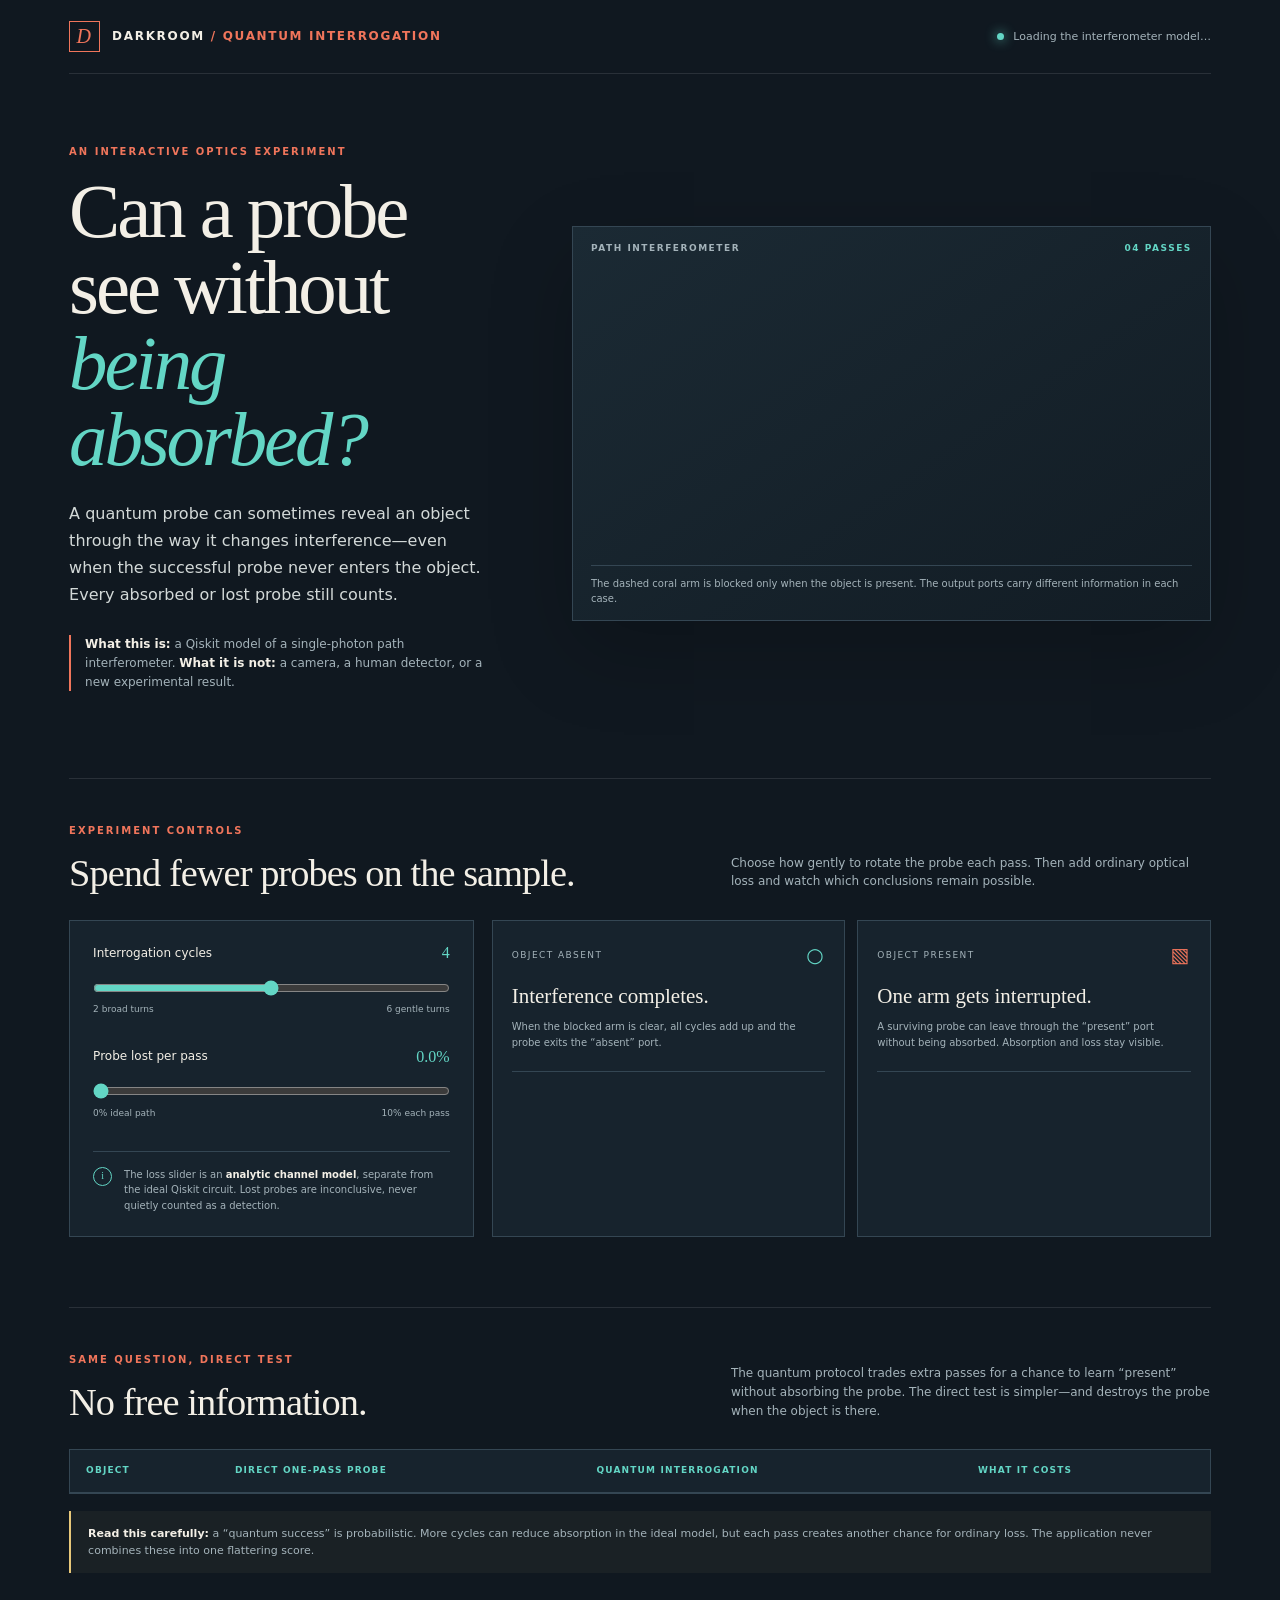
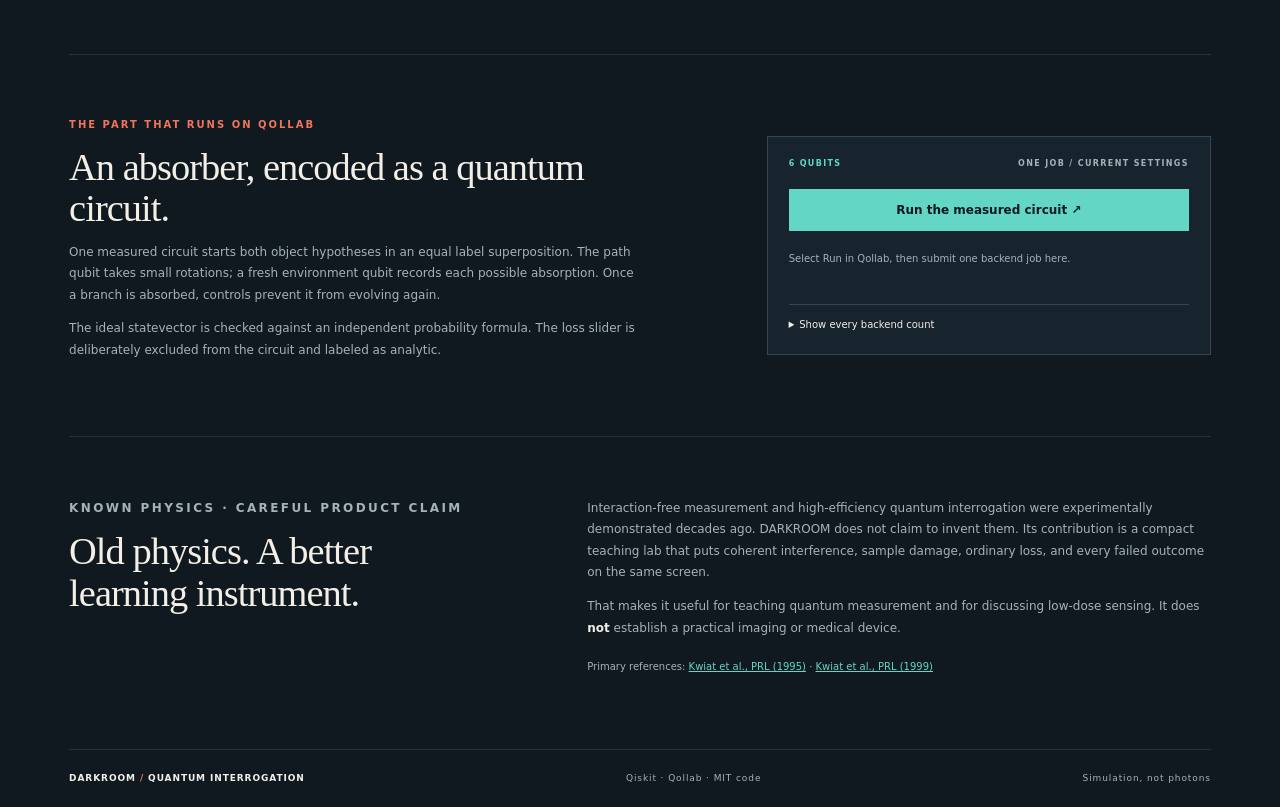
==== darkroom-qollab/index.html @ 96b65d9d "feat(darkroom): add quantum interrogation lab" ====
<!doctype html>
<html lang="en">
<head>
  <meta charset="utf-8" />
  <meta name="viewport" content="width=device-width, initial-scale=1" />
  <meta name="theme-color" content="#101820" />
  <meta name="description" content="Explore interaction-free measurement with an auditable Qiskit interferometer model." />
  <title>DARKROOM — Quantum Interrogation Lab</title>
  <link rel="stylesheet" href="./main.css" />
  <script type="module" src="./main.js"></script>
</head>
<body>
<div id="app">
  <header class="topbar">
    <a class="brand" href="#top"><span class="brand-mark">D</span><span>DARKROOM <i>/ QUANTUM INTERROGATION</i></span></a>
    <span class="top-status"><b id="liveDot"></b><span id="status" role="status" aria-live="polite">Loading the interferometer model…</span></span>
  </header>
  <main id="top">
    <section class="hero">
      <div class="hero-copy">
        <p class="eyebrow">An interactive optics experiment</p>
        <h1>Can a probe<br />see without<br /><em>being absorbed?</em></h1>
        <p class="lede">A quantum probe can sometimes reveal an object through the way it changes interference—even when the successful probe never enters the object. Every absorbed or lost probe still counts.</p>
        <p class="scope-note"><strong>What this is:</strong> a Qiskit model of a single-photon path interferometer. <strong>What it is not:</strong> a camera, a human detector, or a new experimental result.</p>
      </div>
      <figure class="optics-card" aria-labelledby="opticCaption">
        <div class="figure-head"><span>PATH INTERFEROMETER</span><span id="cycleStamp">04 PASSES</span></div>
        <svg id="interferometer" viewBox="0 0 760 390" role="img" aria-labelledby="opticTitle opticDesc">
          <title id="opticTitle">Quantum interrogation path interferometer</title>
          <desc id="opticDesc">A probe follows two paths. An object blocks one arm. Detectors distinguish an absent object from a present object when the surviving probe exits without absorption.</desc>
        </svg>
        <figcaption id="opticCaption">The dashed coral arm is blocked only when the object is present. The output ports carry different information in each case.</figcaption>
      </figure>
    </section>

    <section class="bench" aria-labelledby="benchTitle">
      <div class="section-title"><div><p class="eyebrow">Experiment controls</p><h2 id="benchTitle">Spend fewer probes on the sample.</h2></div><p>Choose how gently to rotate the probe each pass. Then add ordinary optical loss and watch which conclusions remain possible.</p></div>
      <div class="bench-grid">
        <aside class="controls">
          <div class="control-row"><div class="label-line"><label for="cycles">Interrogation cycles</label><output id="cyclesValue" for="cycles">4</output></div><input id="cycles" type="range" min="2" max="6" step="1" value="4"/><div class="range-hints"><span>2 broad turns</span><span>6 gentle turns</span></div></div>
          <div class="control-row"><div class="label-line"><label for="loss">Probe lost per pass</label><output id="lossValue" for="loss">0.0%</output></div><input id="loss" type="range" min="0" max="10" step="0.5" value="0"/><div class="range-hints"><span>0% ideal path</span><span>10% each pass</span></div></div>
          <div class="model-note"><span class="note-glyph">i</span><p>The loss slider is an <strong>analytic channel model</strong>, separate from the ideal Qiskit circuit. Lost probes are inconclusive, never quietly counted as a detection.</p></div>
        </aside>
        <section class="outcomes" aria-label="All outcomes by object hypothesis">
          <article class="outcome-panel absent"><div class="panel-top"><span>OBJECT ABSENT</span><span class="panel-symbol">○</span></div><h3>Interference completes.</h3><p class="panel-intro">When the blocked arm is clear, all cycles add up and the probe exits the “absent” port.</p><div class="prob-list" id="absentRows"></div><p class="panel-foot" id="absentFoot"></p></article>
          <article class="outcome-panel present"><div class="panel-top"><span>OBJECT PRESENT</span><span class="panel-symbol">▧</span></div><h3>One arm gets interrupted.</h3><p class="panel-intro">A surviving probe can leave through the “present” port without being absorbed. Absorption and loss stay visible.</p><div class="prob-list" id="presentRows"></div><p class="panel-foot" id="presentFoot"></p></article>
        </section>
      </div>
    </section>

    <section class="comparison" aria-labelledby="comparisonTitle">
      <div class="section-title"><div><p class="eyebrow">Same question, direct test</p><h2 id="comparisonTitle">No free information.</h2></div><p>The quantum protocol trades extra passes for a chance to learn “present” without absorbing the probe. The direct test is simpler—and destroys the probe when the object is there.</p></div>
      <div class="compare-table-wrap"><table><thead><tr><th>Object</th><th>Direct one-pass probe</th><th>Quantum interrogation</th><th>What it costs</th></tr></thead><tbody id="compareRows"></tbody></table></div>
      <p class="interpretation"><strong>Read this carefully:</strong> a “quantum success” is probabilistic. More cycles can reduce absorption in the ideal model, but each pass creates another chance for ordinary loss. The application never combines these into one flattering score.</p>
    </section>

    <section class="circuit-section" aria-labelledby="circuitTitle">
      <div class="circuit-copy"><p class="eyebrow">The part that runs on Qollab</p><h2 id="circuitTitle">An absorber, encoded as a quantum circuit.</h2><p>One measured circuit starts both object hypotheses in an equal label superposition. The path qubit takes small rotations; a fresh environment qubit records each possible absorption. Once a branch is absorbed, controls prevent it from evolving again.</p><p>The ideal statevector is checked against an independent probability formula. The loss slider is deliberately excluded from the circuit and labeled as analytic.</p></div>
      <div class="run-card"><div class="run-meta"><span id="qubitCount">6 QUBITS</span><span>ONE JOB / CURRENT SETTINGS</span></div><button id="runBackend" type="button">Run the measured circuit <span>↗</span></button><p id="auditStatus" role="status" aria-live="polite">Select Run in Qollab, then submit one backend job here.</p><details id="auditDetails"><summary>Show every backend count</summary><pre id="auditOutput"></pre></details></div>
    </section>

    <section class="truth-row"><div><p class="eyebrow">Known physics · careful product claim</p><h2>Old physics. A better learning instrument.</h2></div><div><p>Interaction-free measurement and high-efficiency quantum interrogation were experimentally demonstrated decades ago. DARKROOM does not claim to invent them. Its contribution is a compact teaching lab that puts coherent interference, sample damage, ordinary loss, and every failed outcome on the same screen.</p><p>That makes it useful for teaching quantum measurement and for discussing low-dose sensing. It does <strong>not</strong> establish a practical imaging or medical device.</p><p class="sources">Primary references: <a href="https://journals.aps.org/prl/abstract/10.1103/PhysRevLett.74.4763">Kwiat et al., PRL (1995)</a> · <a href="https://doi.org/10.1103/PhysRevLett.83.4725">Kwiat et al., PRL (1999)</a></p></div></section>

    <footer><span>DARKROOM <i>/</i> QUANTUM INTERROGATION</span><span>Qiskit · Qollab · MIT code</span><span>Simulation, not photons</span></footer>
  </main>
</div>
</body>
</html>
---- darkroom-qollab/main.css ----
﻿:root {
  color-scheme: dark;
  --ink:#101820; --panel:#17232d; --line:#344653; --paper:#f3efe6;
  --muted:#a4b3ba; --coral:#f0755b; --cyan:#63d6c5; --gold:#e8c87a;
  font-family: system-ui, -apple-system, "Segoe UI", sans-serif;
}
* { box-sizing:border-box }
html { scroll-behavior:smooth }
body { margin:0; background:var(--ink); color:var(--paper); line-height:1.55 }
#app { max-width:1440px; margin:auto; padding:0 5.4vw }
.topbar { min-height:74px; border-bottom:1px solid #ffffff1b; display:flex; align-items:center; justify-content:space-between; gap:24px }
.brand { display:flex; gap:12px; align-items:center; color:var(--paper); text-decoration:none; font-size:12px; letter-spacing:.14em; font-weight:750 }
.brand i, footer i { color:var(--coral); font-style:normal }
.brand-mark { width:31px; height:31px; border:1px solid var(--coral); color:var(--coral); display:grid; place-items:center; font:italic 20px Georgia }
.top-status { display:flex; align-items:center; gap:9px; color:var(--muted); font-size:11px }
.top-status b { width:7px; height:7px; background:var(--cyan); border-radius:50%; box-shadow:0 0 12px var(--cyan) }
#liveDot[data-error=true] { background:var(--coral) }
.hero { padding:70px 0 75px; display:grid; grid-template-columns:.8fr 1.2fr; gap:6vw; align-items:center }
.eyebrow { text-transform:uppercase; font-size:10px; letter-spacing:.2em; color:var(--coral); font-weight:750; margin:0 0 14px }
.hero h1 { font:500 clamp(42px,6vw,82px)/.99 Georgia,"Times New Roman",serif; letter-spacing:-.04em; margin:0 0 22px }
.hero h1 em { color:var(--cyan); font-weight:400 }
.lede { font-size:16px; color:#d3d9d8; max-width:530px; line-height:1.7 }
.scope-note { margin-top:27px; padding-left:14px; border-left:2px solid var(--coral); font-size:12px; color:var(--muted); max-width:500px }
.scope-note strong { color:var(--paper) }
.optics-card { margin:0; background:linear-gradient(145deg,#1b2a34,#121c24); border:1px solid var(--line); padding:15px 18px 13px; box-shadow:0 30px 80px #0003 }
.figure-head,.run-meta { display:flex; justify-content:space-between; color:var(--muted); font-size:9px; letter-spacing:.17em; font-weight:700 }
.figure-head span:last-child,.run-meta span:first-child { color:var(--cyan) }
#interferometer { display:block; width:100%; height:auto; overflow:visible }
.optics-card figcaption { font-size:10px; color:var(--muted); border-top:1px solid var(--line); padding-top:10px }
.light-path { fill:none; stroke:#718996; stroke-width:2 }
.object-path { stroke:var(--coral); stroke-width:2; stroke-dasharray:5 6 }
.source { fill:var(--cyan) }
.splitter { fill:#243b53; stroke:var(--paper); stroke-width:1.3 }
.object { fill:#f0755b33; stroke:var(--coral); stroke-width:1.3 }
.absorber { opacity:.85 }
.diagram-label,.detector-label,.diagram-caption { fill:#a4b3ba; font:9px system-ui; letter-spacing:1px; text-anchor:middle }
.object-word { fill:var(--paper); font:700 8px system-ui; text-anchor:middle; letter-spacing:1px }
.object-word.small { font-size:6px; fill:#f5b09f }
.pass-dot { fill:var(--cyan) }
.pass-number { fill:var(--cyan); font:9px ui-monospace,monospace; text-anchor:middle }
.detector { fill:#63d6c522; stroke:var(--cyan); stroke-width:2 }
.detector-absent { stroke:var(--gold); fill:#e8c87a22 }
.mirror { fill:var(--paper) }
.diagram-caption { font-size:10px; letter-spacing:.4px }
.bench,.comparison { padding:44px 0 70px; border-top:1px solid #ffffff1b }
.section-title { display:flex; align-items:end; justify-content:space-between; gap:36px; margin-bottom:26px }
.section-title h2,.circuit-copy h2,.truth-row h2 { font:500 clamp(28px,3vw,43px)/1.08 Georgia,serif; margin:0; letter-spacing:-.025em }
.section-title>p { max-width:480px; color:var(--muted); font-size:12px; margin:0 0 3px }
.bench-grid { display:grid; grid-template-columns:.72fr 1.28fr; gap:18px }
.controls,.outcome-panel,.run-card { background:var(--panel); border:1px solid var(--line); padding:23px }
.control-row { margin-bottom:30px }
.label-line { display:flex; justify-content:space-between; align-items:center; font-size:12px }
.label-line output { font:16px Georgia; color:var(--cyan) }
input[type=range] { width:100%; accent-color:var(--cyan); margin:17px 0 5px }
.range-hints { display:flex; justify-content:space-between; color:var(--muted); font-size:9px }
.model-note { border-top:1px solid var(--line); padding-top:15px; display:flex; gap:12px; color:var(--muted); font-size:10px }
.model-note p { margin:0 }
.model-note strong { color:var(--paper) }
.note-glyph { flex:0 0 19px; width:19px; height:19px; border:1px solid var(--cyan); color:var(--cyan); border-radius:50%; display:grid; place-items:center; font-family:Georgia }
.outcomes { display:grid; grid-template-columns:1fr 1fr; gap:12px }
.outcome-panel { padding:19px }
.panel-top { display:flex; justify-content:space-between; align-items:center; font-size:9px; letter-spacing:.16em; color:var(--muted) }
.panel-symbol { font-size:20px; color:var(--cyan) }
.present .panel-symbol { color:var(--coral) }
.outcome-panel h3 { font:21px Georgia; margin:13px 0 7px }
.panel-intro,.panel-foot { font-size:10px; color:var(--muted); line-height:1.6 }
.prob-list { margin:20px 0 }
.prob-row { margin:13px 0 }
.prob-top { display:flex; justify-content:space-between; gap:8px; font-size:10px }
.prob-top strong { font:14px Georgia }
.prob-track { height:4px; background:#ffffff12; margin-top:7px }
.prob-track i { display:block; background:var(--cyan); height:100% }
.prob-row.damage .prob-track i { background:var(--coral) }
.prob-row.loss .prob-track i { background:var(--gold) }
.panel-foot { border-top:1px solid var(--line); padding-top:10px; margin-bottom:0 }
.compare-table-wrap { overflow:auto; border:1px solid var(--line) }
table { border-collapse:collapse; width:100%; min-width:800px; text-align:left }
th,td { padding:14px 16px; border-bottom:1px solid var(--line); font-size:11px; vertical-align:top }
th { color:var(--cyan); font-size:9px; text-transform:uppercase; letter-spacing:.13em; background:var(--panel) }
td:first-child { font-weight:700 }
tr:last-child td { border-bottom:0 }
.interpretation { padding:14px 17px; border-left:2px solid var(--gold); background:#e8c87a0c; color:var(--muted); font-size:11px; margin-top:17px }
.interpretation strong { color:var(--paper) }
.circuit-section { border-top:1px solid #ffffff1b; padding:62px 0; display:grid; grid-template-columns:1fr .78fr; gap:10vw; align-items:center }
.circuit-copy>p:not(.eyebrow) { max-width:600px; color:var(--muted); font-size:12px; line-height:1.8 }
.run-card { padding:21px }
.run-meta { font-size:8px }
button { margin:19px 0 10px; width:100%; padding:14px 15px; border:0; background:var(--cyan); color:var(--ink); font:700 12px system-ui; cursor:pointer }
button:hover { background:#8de8db }
button:disabled { opacity:.6; cursor:wait }
#auditStatus { color:var(--muted); font-size:10px; min-height:43px }
details { border-top:1px solid var(--line); padding-top:12px; color:var(--muted); font-size:10px }
summary { cursor:pointer; color:var(--paper) }
pre { white-space:pre-wrap; overflow-wrap:anywhere; max-height:280px; overflow:auto; font-size:9px }
.truth-row { border-top:1px solid #ffffff1b; padding:61px 0; display:grid; grid-template-columns:.8fr 1.2fr; gap:8vw }
.truth-row>div:last-child { max-width:680px }
.truth-row p { font-size:12px; color:var(--muted); line-height:1.8; margin:0 0 12px }
.truth-row strong { color:var(--paper) }
.truth-row .sources { font-size:10px; margin-top:19px }
.sources a { color:var(--cyan) }
footer { border-top:1px solid #ffffff1b; min-height:58px; display:flex; align-items:center; justify-content:space-between; color:var(--muted); font-size:9px; letter-spacing:.1em }
footer span:first-child { color:var(--paper); font-weight:700 }
@media(max-width:950px) { #app{padding:0 4vw}.hero{grid-template-columns:1fr;gap:34px;padding:54px 0}.hero-copy{max-width:650px}.bench-grid{grid-template-columns:1fr}.controls{display:grid;grid-template-columns:1fr 1fr;gap:25px}.model-note{grid-column:1/-1}.circuit-section{gap:5vw} }
@media(max-width:650px) { #app{padding:0 18px}.topbar{align-items:flex-start;padding:15px 0;flex-direction:column;gap:10px}.top-status{font-size:9px}.hero{padding:40px 0 48px}.hero h1{font-size:51px}.lede{font-size:14px}.optics-card{padding:11px 9px}.section-title{align-items:flex-start;flex-direction:column;gap:12px}.bench,.comparison{padding:38px 0 48px}.controls{display:block;padding:19px}.outcomes{grid-template-columns:1fr}.outcome-panel{padding:18px}.circuit-section,.truth-row{grid-template-columns:1fr;gap:25px;padding:46px 0}footer{align-items:flex-start;flex-direction:column;gap:5px;padding:15px 0} }
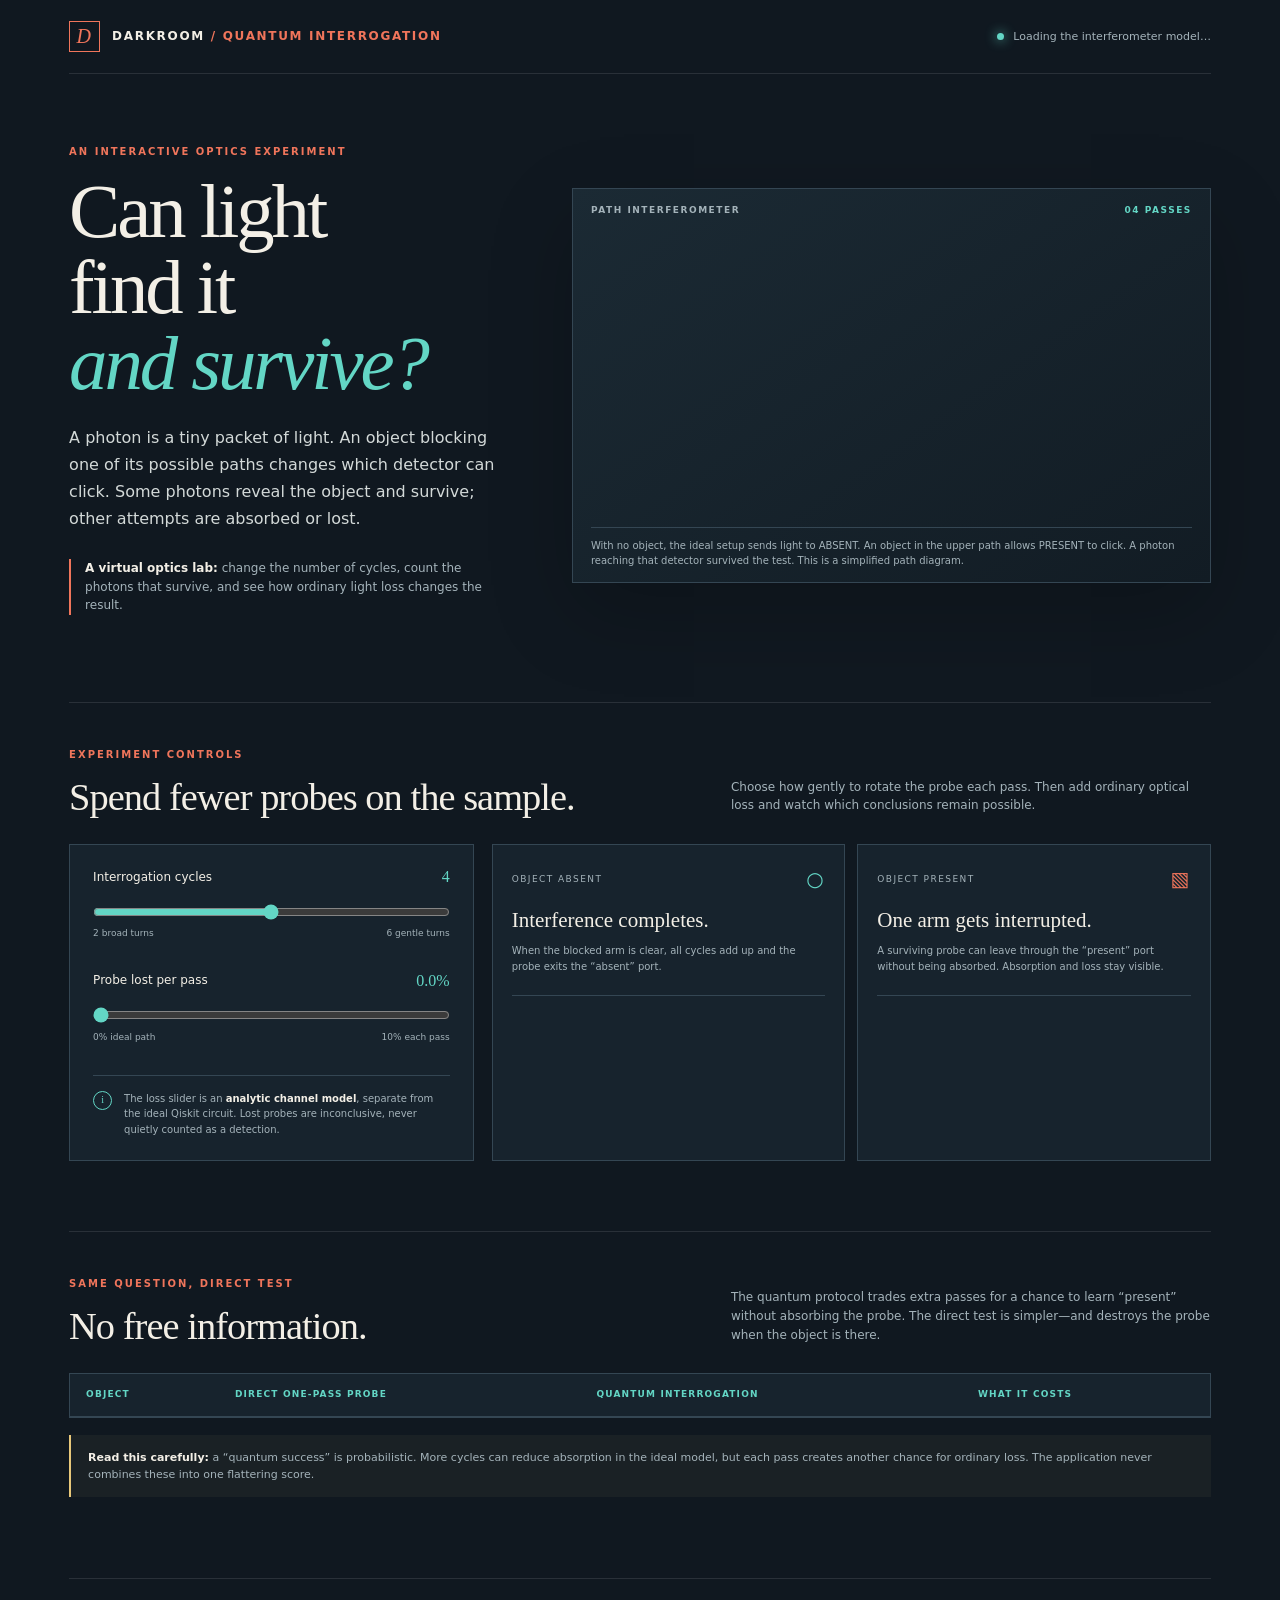
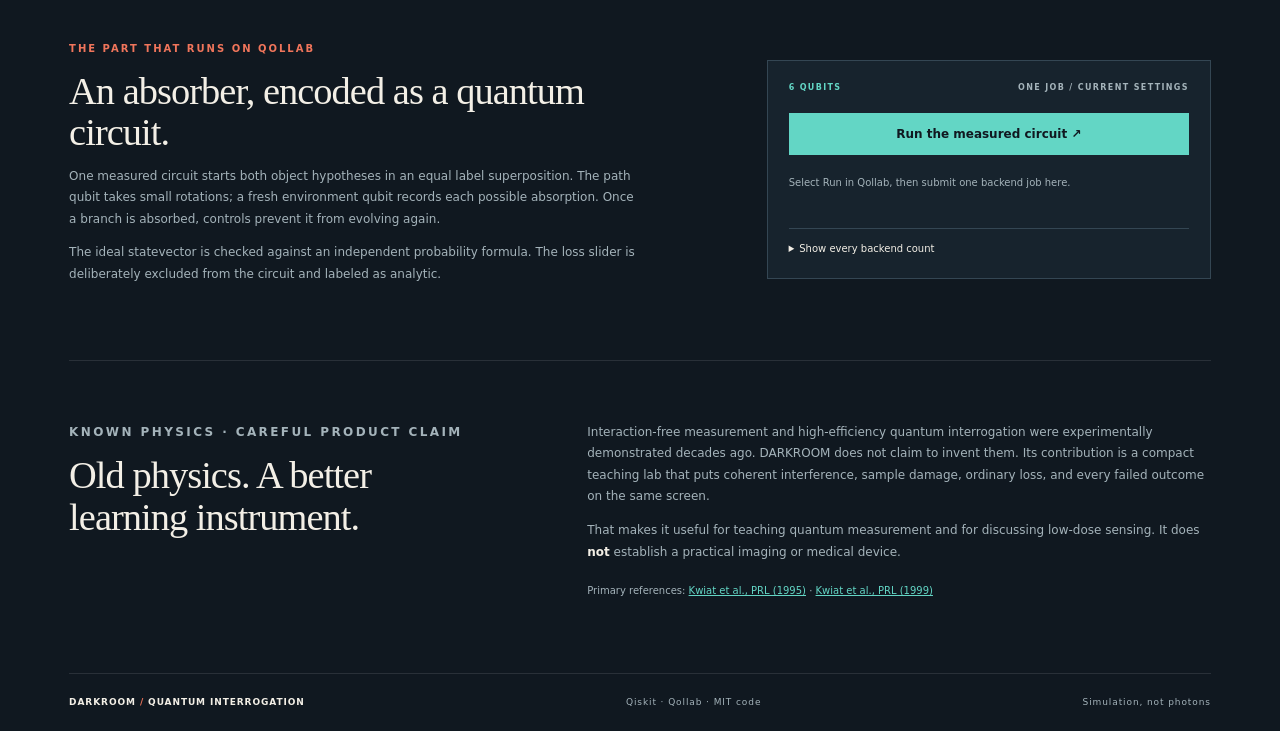
==== commit a7f4b997: "fix(darkroom): clarify light-path walkthrough" ====
--- a/darkroom-qollab/index.html
+++ b/darkroom-qollab/index.html
@@ -19,9 +19,9 @@
     <section class="hero">
       <div class="hero-copy">
         <p class="eyebrow">An interactive optics experiment</p>
-        <h1>Can a probe<br />see without<br /><em>being absorbed?</em></h1>
-        <p class="lede">A quantum probe can sometimes reveal an object through the way it changes interference—even when the successful probe never enters the object. Every absorbed or lost probe still counts.</p>
-        <p class="scope-note"><strong>What this is:</strong> a Qiskit model of a single-photon path interferometer. <strong>What it is not:</strong> a camera, a human detector, or a new experimental result.</p>
+        <h1>Can light<br />find it<br /><em>and survive?</em></h1>
+        <p class="lede">A photon is a tiny packet of light. An object blocking one of its possible paths changes which detector can click. Some photons reveal the object and survive; other attempts are absorbed or lost.</p>
+        <p class="scope-note"><strong>A virtual optics lab:</strong> change the number of cycles, count the photons that survive, and see how ordinary light loss changes the result.</p>
       </div>
       <figure class="optics-card" aria-labelledby="opticCaption">
         <div class="figure-head"><span>PATH INTERFEROMETER</span><span id="cycleStamp">04 PASSES</span></div>
@@ -29,7 +29,7 @@
           <title id="opticTitle">Quantum interrogation path interferometer</title>
           <desc id="opticDesc">A probe follows two paths. An object blocks one arm. Detectors distinguish an absent object from a present object when the surviving probe exits without absorption.</desc>
         </svg>
-        <figcaption id="opticCaption">The dashed coral arm is blocked only when the object is present. The output ports carry different information in each case.</figcaption>
+        <figcaption id="opticCaption">With no object, the ideal setup sends light to ABSENT. An object in the upper path allows PRESENT to click. A photon reaching that detector survived the test. This is a simplified path diagram.</figcaption>
       </figure>
     </section>
 
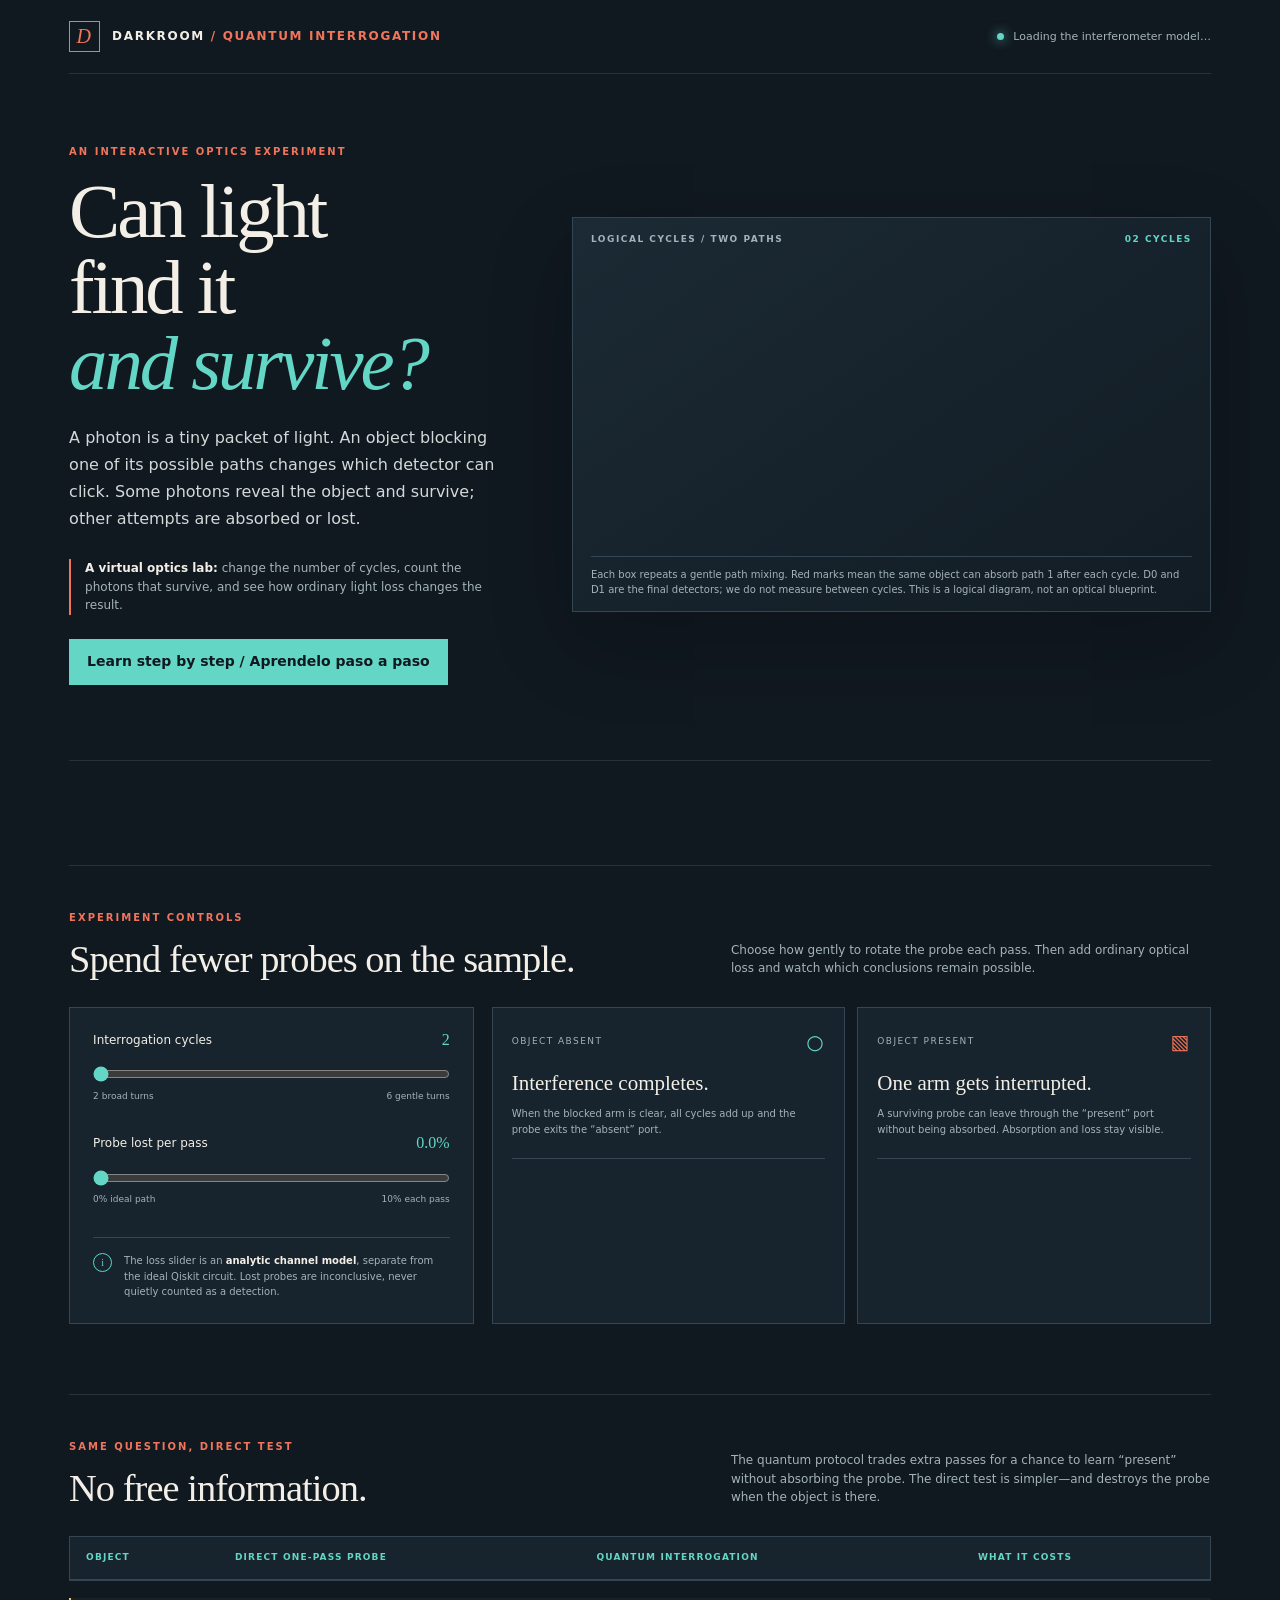
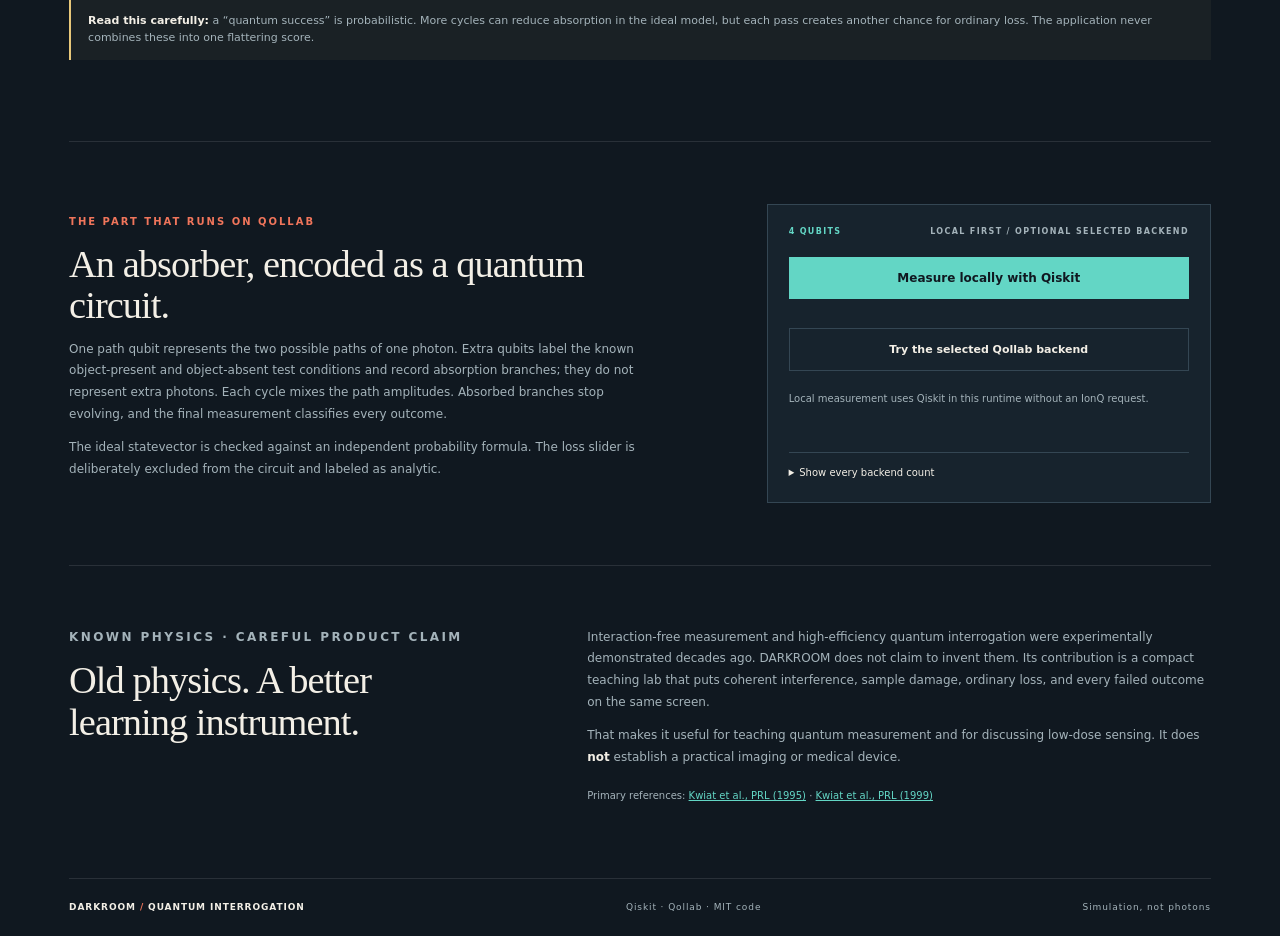
==== commit 67462835: "feat(darkroom): teach paths and measure locally" ====
--- a/darkroom-qollab/index.html
+++ b/darkroom-qollab/index.html
@@ -7,6 +7,7 @@
   <meta name="description" content="Explore interaction-free measurement with an auditable Qiskit interferometer model." />
   <title>DARKROOM — Quantum Interrogation Lab</title>
   <link rel="stylesheet" href="./main.css" />
+  <link rel="stylesheet" href="./lesson.css" />
   <script type="module" src="./main.js"></script>
 </head>
 <body>
@@ -22,22 +23,25 @@
         <h1>Can light<br />find it<br /><em>and survive?</em></h1>
         <p class="lede">A photon is a tiny packet of light. An object blocking one of its possible paths changes which detector can click. Some photons reveal the object and survive; other attempts are absorbed or lost.</p>
         <p class="scope-note"><strong>A virtual optics lab:</strong> change the number of cycles, count the photons that survive, and see how ordinary light loss changes the result.</p>
+        <a class="learn-link" href="#lesson">Learn step by step / Aprendelo paso a paso</a>
       </div>
       <figure class="optics-card" aria-labelledby="opticCaption">
-        <div class="figure-head"><span>PATH INTERFEROMETER</span><span id="cycleStamp">04 PASSES</span></div>
+        <div class="figure-head"><span>LOGICAL CYCLES / TWO PATHS</span><span id="cycleStamp">02 CYCLES</span></div>
         <svg id="interferometer" viewBox="0 0 760 390" role="img" aria-labelledby="opticTitle opticDesc">
           <title id="opticTitle">Quantum interrogation path interferometer</title>
           <desc id="opticDesc">A probe follows two paths. An object blocks one arm. Detectors distinguish an absent object from a present object when the surviving probe exits without absorption.</desc>
         </svg>
-        <figcaption id="opticCaption">With no object, the ideal setup sends light to ABSENT. An object in the upper path allows PRESENT to click. A photon reaching that detector survived the test. This is a simplified path diagram.</figcaption>
+        <figcaption id="opticCaption">Each box repeats a gentle path mixing. Red marks mean the same object can absorb path 1 after each cycle. D0 and D1 are the final detectors; we do not measure between cycles. This is a logical diagram, not an optical blueprint.</figcaption>
       </figure>
     </section>
+
+    <section id="lesson" class="lesson" aria-label="Guided lesson / Lección guiada"></section>
 
     <section class="bench" aria-labelledby="benchTitle">
       <div class="section-title"><div><p class="eyebrow">Experiment controls</p><h2 id="benchTitle">Spend fewer probes on the sample.</h2></div><p>Choose how gently to rotate the probe each pass. Then add ordinary optical loss and watch which conclusions remain possible.</p></div>
       <div class="bench-grid">
         <aside class="controls">
-          <div class="control-row"><div class="label-line"><label for="cycles">Interrogation cycles</label><output id="cyclesValue" for="cycles">4</output></div><input id="cycles" type="range" min="2" max="6" step="1" value="4"/><div class="range-hints"><span>2 broad turns</span><span>6 gentle turns</span></div></div>
+          <div class="control-row"><div class="label-line"><label for="cycles">Interrogation cycles</label><output id="cyclesValue" for="cycles">2</output></div><input id="cycles" type="range" min="2" max="6" step="1" value="2"/><div class="range-hints"><span>2 broad turns</span><span>6 gentle turns</span></div></div>
           <div class="control-row"><div class="label-line"><label for="loss">Probe lost per pass</label><output id="lossValue" for="loss">0.0%</output></div><input id="loss" type="range" min="0" max="10" step="0.5" value="0"/><div class="range-hints"><span>0% ideal path</span><span>10% each pass</span></div></div>
           <div class="model-note"><span class="note-glyph">i</span><p>The loss slider is an <strong>analytic channel model</strong>, separate from the ideal Qiskit circuit. Lost probes are inconclusive, never quietly counted as a detection.</p></div>
         </aside>
@@ -55,8 +59,15 @@
     </section>
 
     <section class="circuit-section" aria-labelledby="circuitTitle">
-      <div class="circuit-copy"><p class="eyebrow">The part that runs on Qollab</p><h2 id="circuitTitle">An absorber, encoded as a quantum circuit.</h2><p>One measured circuit starts both object hypotheses in an equal label superposition. The path qubit takes small rotations; a fresh environment qubit records each possible absorption. Once a branch is absorbed, controls prevent it from evolving again.</p><p>The ideal statevector is checked against an independent probability formula. The loss slider is deliberately excluded from the circuit and labeled as analytic.</p></div>
-      <div class="run-card"><div class="run-meta"><span id="qubitCount">6 QUBITS</span><span>ONE JOB / CURRENT SETTINGS</span></div><button id="runBackend" type="button">Run the measured circuit <span>↗</span></button><p id="auditStatus" role="status" aria-live="polite">Select Run in Qollab, then submit one backend job here.</p><details id="auditDetails"><summary>Show every backend count</summary><pre id="auditOutput"></pre></details></div>
+      <div class="circuit-copy"><p class="eyebrow">The part that runs on Qollab</p><h2 id="circuitTitle">An absorber, encoded as a quantum circuit.</h2><p>One path qubit represents the two possible paths of one photon. Extra qubits label the known object-present and object-absent test conditions and record absorption branches; they do not represent extra photons. Each cycle mixes the path amplitudes. Absorbed branches stop evolving, and the final measurement classifies every outcome.</p><p>The ideal statevector is checked against an independent probability formula. The loss slider is deliberately excluded from the circuit and labeled as analytic.</p></div>
+      <div class="run-card"><div class="run-meta"><span id="qubitCount">4 QUBITS</span><span>LOCAL FIRST / OPTIONAL SELECTED BACKEND</span></div>
+        <button id="runLocal" type="button">Measure locally with Qiskit</button>
+        <button id="runBackend" class="secondary-run" type="button">Try the selected Qollab backend</button>
+        <p id="auditStatus" role="status" aria-live="polite">Local measurement uses Qiskit in this runtime without an IonQ request.</p>
+        <p id="measuredSummary"></p>
+        <details id="auditDetails"><summary>Show every backend count</summary><pre id="auditOutput"></pre></details>
+        <details id="errorDetails" hidden><summary>Technical connection / execution error</summary><pre id="backendError"></pre></details>
+      </div>
     </section>
 
     <section class="truth-row"><div><p class="eyebrow">Known physics · careful product claim</p><h2>Old physics. A better learning instrument.</h2></div><div><p>Interaction-free measurement and high-efficiency quantum interrogation were experimentally demonstrated decades ago. DARKROOM does not claim to invent them. Its contribution is a compact teaching lab that puts coherent interference, sample damage, ordinary loss, and every failed outcome on the same screen.</p><p>That makes it useful for teaching quantum measurement and for discussing low-dose sensing. It does <strong>not</strong> establish a practical imaging or medical device.</p><p class="sources">Primary references: <a href="https://journals.aps.org/prl/abstract/10.1103/PhysRevLett.74.4763">Kwiat et al., PRL (1995)</a> · <a href="https://doi.org/10.1103/PhysRevLett.83.4725">Kwiat et al., PRL (1999)</a></p></div></section>
--- a/darkroom-qollab/lesson.css
+++ b/darkroom-qollab/lesson.css
@@ -0,0 +1,55 @@
+.lesson {padding:52px 0;border-top:1px solid #ffffff1b;scroll-margin-top:20px}
+.lesson-heading {display:flex;justify-content:space-between;align-items:start;gap:24px}
+.lesson h2 {font:500 clamp(30px,3.3vw,46px)/1.1 Georgia,serif;margin:0;letter-spacing:-.03em}
+.lesson-intro {max-width:850px;color:#ccd5d8;font-size:16px;line-height:1.7}
+.lesson-languages {display:flex;gap:7px;flex-shrink:0}
+.lesson button {width:auto;margin:0;font-size:13px;padding:12px 16px}
+.lesson-languages button {padding:8px 12px;font-size:11px;background:transparent;color:var(--muted);border:1px solid var(--line)}
+.lesson-languages button[aria-pressed=true] {border-color:var(--cyan);color:var(--cyan)}
+.lesson-progress {display:flex;gap:6px;margin:26px 0 28px}
+.lesson-progress span {height:3px;flex:1;background:var(--line)}
+.lesson-progress .reached {background:var(--cyan)}
+.lesson-layout {display:grid;grid-template-columns:1fr 1.05fr;gap:36px;align-items:start}
+.lesson-step {font-size:11px;letter-spacing:.13em;text-transform:uppercase;color:var(--coral);margin-top:0}
+.lesson-copy h3 {font:500 30px/1.17 Georgia,serif;margin:12px 0 22px}
+.lesson-copy>p:not(.lesson-step) {font-size:15px;line-height:1.8;color:#d0d9da}
+.lesson-nav,.lesson-trace-controls {display:flex;gap:10px;flex-wrap:wrap;margin-top:25px}
+.lesson .lesson-secondary {background:transparent;border:1px solid var(--line);color:var(--paper)}
+.lesson button:disabled {cursor:default;opacity:.35}
+.lesson-visual {border:1px solid var(--line);background:var(--panel);padding:22px;min-width:0}
+.lesson-visual-title {font-size:12px;color:var(--cyan);font-weight:700;margin:0 0 10px}
+.lesson-svg {width:100%;display:block}
+.lesson-svg text {fill:var(--paper);font:12px system-ui}
+.lesson-single-photon {font-size:19px;color:var(--cyan);text-align:center;margin-bottom:0}
+.lesson-single-photon span {display:block;font-size:12px;color:var(--muted)}
+.lesson-visual>p:not(.lesson-visual-title):not(.lesson-single-photon) {font-size:12px;color:var(--muted)}
+.lesson-prob {display:grid;grid-template-columns:1fr auto;gap:8px;margin:16px 0;font-size:12px}
+.lesson-prob>div {grid-column:1/-1;background:#ffffff12;height:7px}
+.lesson-prob i {height:100%;display:block;background:var(--cyan)}
+.lesson-prob.absorbed i {background:var(--coral)}
+.lesson-prob.other i {background:var(--gold)}
+.lesson-visual small {display:block;margin-top:22px;color:var(--muted);font-size:11px;line-height:1.7}
+.lesson-trace-result {min-height:22px}
+.lesson-interference {background:#101820;padding:14px;border:1px solid var(--line);margin:18px 0}
+.lesson-interference>p {font-size:11px;color:var(--muted);margin:0 0 10px;line-height:1.7}
+.lesson-interference>div {display:flex;justify-content:space-between;align-items:center;gap:12px;margin:12px 0;font-size:13px}
+.lesson-interference strong {font:21px Georgia;color:var(--cyan)}
+.lesson-interference small {margin:0;color:var(--paper);font-size:13px}
+.lesson-tree>div {font-size:16px;text-align:center;padding:14px 10px}
+.lesson-proof {border-top:1px solid var(--line);padding-top:18px;line-height:2}
+.lesson-proof strong {color:var(--cyan)}
+.lesson-quiz fieldset {border:1px solid var(--line);margin:0 0 16px;padding:15px}
+.lesson-quiz legend {padding:0 6px;font-size:14px;font-weight:700}
+.lesson-quiz label {display:flex;gap:10px;font-size:13px;align-items:start;cursor:pointer;margin:13px 0;color:#d0d9da}
+.lesson-quiz input {flex-shrink:0;margin-top:4px;accent-color:var(--cyan)}
+.lesson-feedback {font-size:12px;line-height:1.7;padding:12px;border-left:2px solid var(--coral)}
+.lesson-feedback.correct {border-color:var(--cyan)}
+#lessonScore {font-size:17px;color:var(--cyan)}
+.lesson-scope {font-size:11px;color:var(--muted);border-top:1px solid var(--line);padding-top:17px;margin-top:28px}
+.learn-link {display:inline-block;margin-top:12px;padding:12px 18px;background:var(--cyan);color:var(--ink);font-size:14px;font-weight:700;text-decoration:none}
+.run-card .secondary-run {background:transparent;border:1px solid var(--line);color:var(--paper);font-size:11px}
+#measuredSummary {font-size:12px;line-height:1.8;color:#d0d9da;margin:18px 0}
+@media(max-width:800px) {.lesson-layout{grid-template-columns:1fr;gap:25px}.lesson-heading{flex-direction:column;gap:15px}.lesson-visual{padding:16px}}
+
+.lesson-detector-key {display:flex;gap:15px;flex-wrap:wrap;font-size:12px;margin:10px 0 22px;color:var(--cyan)}
+.lesson-detector-key span:last-child {color:var(--gold)}
